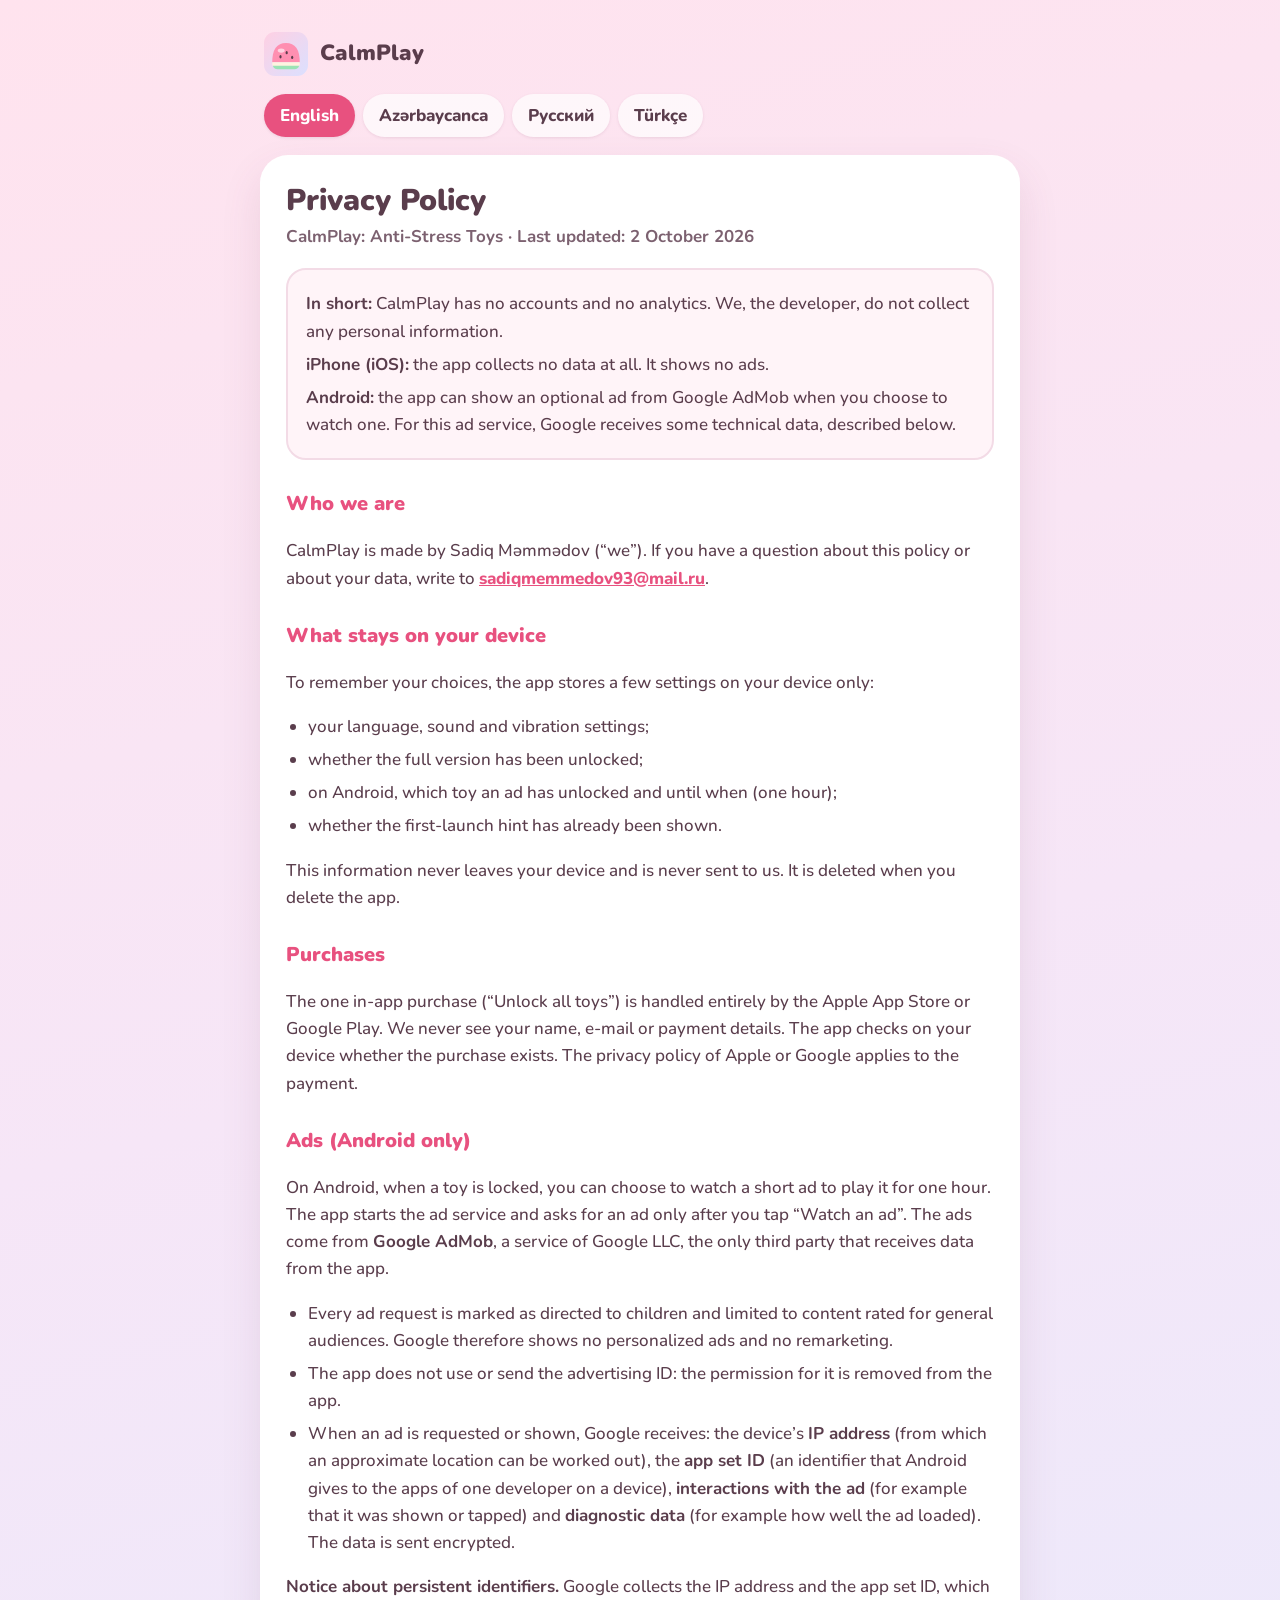
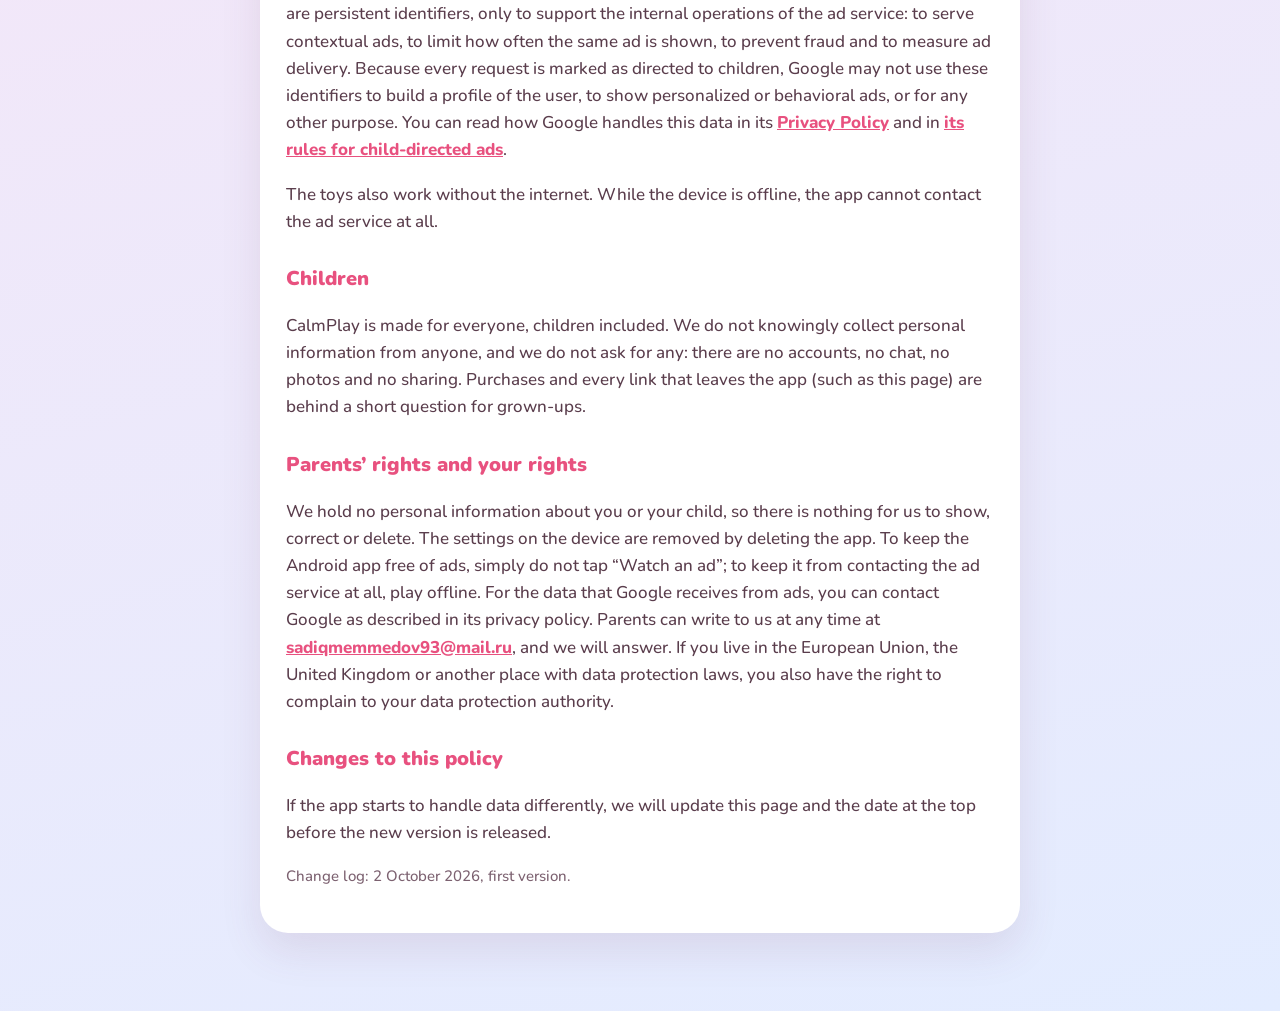
==== privacy.html @ b99e8669 "Publish the CalmPlay privacy policy and support pages" ====
<!doctype html>
<!--
  CalmPlay: privacy policy (roadmap P5-5), in English, Azerbaijani, Russian and Turkish. Static page: upload site/ as it
  is (see site/README.md). Developer name and contact e-mail are filled in (2026-10-01). Keep
  the date and the change log at the end up to date. The page shows the visitor's language (or ?lang=az / #az);
  without JavaScript all four languages are shown one after another.
-->
<html lang="en">
<head>
<meta charset="utf-8">
<meta name="viewport" content="width=device-width, initial-scale=1">
<meta name="color-scheme" content="light">
<title>CalmPlay: Privacy Policy</title>
<link rel="stylesheet" href="site.css">
</head>
<body>
<main>
<div class="brand">
  <svg viewBox="0 0 64 64" aria-hidden="true"><defs><linearGradient id="g" x1="0" y1="0" x2="1" y2="1"><stop offset="0" stop-color="#ffd0e3"/><stop offset="1" stop-color="#dbe0ff"/></linearGradient></defs><rect width="64" height="64" rx="16" fill="url(#g)"/><path d="M12 44 Q12 16 32 16 Q52 16 52 44 Z" fill="#ff8fb1"/><path d="M12 44 h40 v4 Q52 50 48 50 H16 Q12 50 12 48 Z" fill="#fff3e0"/><path d="M13 49 h38 Q50 54 44 54 H20 Q14 54 13 49 Z" fill="#9be3b5"/><ellipse cx="25" cy="27" rx="5" ry="3" fill="#fff" opacity=".6"/><g fill="#5a3d4c"><ellipse cx="24" cy="36" rx="1.6" ry="2.4"/><ellipse cx="33" cy="30" rx="1.6" ry="2.4"/><ellipse cx="41" cy="37" rx="1.6" ry="2.4"/></g></svg>
  <span>CalmPlay</span>
</div>
<nav class="langs" aria-label="Language">
  <a href="#en" hreflang="en" lang="en">English</a>
  <a href="#az" hreflang="az" lang="az">Azərbaycanca</a>
  <a href="#ru" hreflang="ru" lang="ru">Русский</a>
  <a href="#tr" hreflang="tr" lang="tr">Türkçe</a>
</nav>

<!-- ======================================== English ======================================== -->
<section class="doc" id="en" lang="en">
<h1>Privacy Policy</h1>
<p class="updated">CalmPlay: Anti-Stress Toys · Last updated: 2 October 2026</p>

<div class="summary">
<p><strong>In short:</strong> CalmPlay has no accounts and no analytics. We, the developer, do not collect any personal information.</p>
<p><strong>iPhone (iOS):</strong> the app collects no data at all. It shows no ads.</p>
<p><strong>Android:</strong> the app can show an optional ad from Google AdMob when you choose to watch one. For this ad service, Google receives some technical data, described below.</p>
</div>

<h2>Who we are</h2>
<p>CalmPlay is made by Sadiq Məmmədov (“we”). If you have a question about this policy or about your data, write to <a href="mailto:sadiqmemmedov93@mail.ru">sadiqmemmedov93@mail.ru</a>.</p>

<h2>What stays on your device</h2>
<p>To remember your choices, the app stores a few settings on your device only:</p>
<ul>
<li>your language, sound and vibration settings;</li>
<li>whether the full version has been unlocked;</li>
<li>on Android, which toy an ad has unlocked and until when (one hour);</li>
<li>whether the first-launch hint has already been shown.</li>
</ul>
<p>This information never leaves your device and is never sent to us. It is deleted when you delete the app.</p>

<h2>Purchases</h2>
<p>The one in-app purchase (“Unlock all toys”) is handled entirely by the Apple App Store or Google Play. We never see your name, e-mail or payment details. The app checks on your device whether the purchase exists. The privacy policy of Apple or Google applies to the payment.</p>

<h2>Ads (Android only)</h2>
<p>On Android, when a toy is locked, you can choose to watch a short ad to play it for one hour. The app starts the ad service and asks for an ad only after you tap “Watch an ad”. The ads come from <strong>Google AdMob</strong>, a service of Google LLC, the only third party that receives data from the app.</p>
<ul>
<li>Every ad request is marked as directed to children and limited to content rated for general audiences. Google therefore shows no personalized ads and no remarketing.</li>
<li>The app does not use or send the advertising ID: the permission for it is removed from the app.</li>
<li>When an ad is requested or shown, Google receives: the device’s <strong>IP address</strong> (from which an approximate location can be worked out), the <strong>app set ID</strong> (an identifier that Android gives to the apps of one developer on a device), <strong>interactions with the ad</strong> (for example that it was shown or tapped) and <strong>diagnostic data</strong> (for example how well the ad loaded). The data is sent encrypted.</li>
</ul>
<p><strong>Notice about persistent identifiers.</strong> Google collects the IP address and the app set ID, which are persistent identifiers, only to support the internal operations of the ad service: to serve contextual ads, to limit how often the same ad is shown, to prevent fraud and to measure ad delivery. Because every request is marked as directed to children, Google may not use these identifiers to build a profile of the user, to show personalized or behavioral ads, or for any other purpose. You can read how Google handles this data in its <a href="https://policies.google.com/privacy" rel="noopener">Privacy Policy</a> and in <a href="https://support.google.com/admob/answer/6223431" rel="noopener">its rules for child-directed ads</a>.</p>
<p>The toys also work without the internet. While the device is offline, the app cannot contact the ad service at all.</p>

<h2>Children</h2>
<p>CalmPlay is made for everyone, children included. We do not knowingly collect personal information from anyone, and we do not ask for any: there are no accounts, no chat, no photos and no sharing. Purchases and every link that leaves the app (such as this page) are behind a short question for grown-ups.</p>

<h2>Parents’ rights and your rights</h2>
<p>We hold no personal information about you or your child, so there is nothing for us to show, correct or delete. The settings on the device are removed by deleting the app. To keep the Android app free of ads, simply do not tap “Watch an ad”; to keep it from contacting the ad service at all, play offline. For the data that Google receives from ads, you can contact Google as described in its privacy policy. Parents can write to us at any time at <a href="mailto:sadiqmemmedov93@mail.ru">sadiqmemmedov93@mail.ru</a>, and we will answer. If you live in the European Union, the United Kingdom or another place with data protection laws, you also have the right to complain to your data protection authority.</p>

<h2>Changes to this policy</h2>
<p>If the app starts to handle data differently, we will update this page and the date at the top before the new version is released.</p>
<p class="log">Change log: 2 October 2026, first version.</p>
</section>

<!-- ======================================== Azərbaycanca ======================================== -->
<section class="doc" id="az" lang="az">
<h1>Məxfilik siyasəti</h1>
<p class="updated">CalmPlay: Antistres oyuncaqlar · Son yenilənmə: 2 oktyabr 2026</p>

<div class="summary">
<p><strong>Qısaca:</strong> CalmPlay-də hesab və analitika yoxdur. Biz, tərtibatçı, heç bir şəxsi məlumat toplamırıq.</p>
<p><strong>iPhone (iOS):</strong> tətbiq ümumiyyətlə heç bir məlumat toplamır. Reklam göstərmir.</p>
<p><strong>Android:</strong> sən izləməyi seçəndə tətbiq Google AdMob-dan istəyə bağlı reklam göstərə bilər. Bu reklam xidməti üçün Google aşağıda yazılan bəzi texniki məlumatları alır.</p>
</div>

<h2>Biz kimik</h2>
<p>CalmPlay-i Sadiq Məmmədov (“biz”) hazırlayıb. Bu siyasət və ya məlumatların barədə sualın varsa, <a href="mailto:sadiqmemmedov93@mail.ru">sadiqmemmedov93@mail.ru</a> ünvanına yaz.</p>

<h2>Cihazında nə qalır</h2>
<p>Seçimlərini yadda saxlamaq üçün tətbiq bir neçə ayarı yalnız cihazında saxlayır:</p>
<ul>
<li>dil, səs və vibrasiya ayarların;</li>
<li>tam versiyanın açılıb-açılmadığı;</li>
<li>Android-də reklamın hansı oyuncağı və nə vaxta qədər (bir saat) açdığı;</li>
<li>ilk açılış ipucunun artıq göstərilib-göstərilmədiyi.</li>
</ul>
<p>Bu məlumat heç vaxt cihazından çıxmır və bizə göndərilmir. Tətbiqi silən kimi o da silinir.</p>

<h2>Alışlar</h2>
<p>Tətbiqdaxili yeganə alışı (“Bütün oyuncaqları aç”) tamamilə Apple App Store və ya Google Play idarə edir. Biz sənin adını, e-poçtunu və ödəniş məlumatlarını heç vaxt görmürük. Alışın olub-olmadığını tətbiq cihazında yoxlayır. Ödənişə Apple və ya Google-un məxfilik siyasəti tətbiq olunur.</p>

<h2>Reklam (yalnız Android)</h2>
<p>Android-də oyuncaq bağlı olanda, onunla bir saat oynamaq üçün qısa reklam izləməyi seçə bilərsən. Tətbiq reklam xidmətini yalnız “Reklam izlə” düyməsinə toxunandan sonra işə salır və reklam istəyir. Reklamlar Google LLC-nin xidməti olan <strong>Google AdMob</strong>-dan gəlir; tətbiqdən məlumat alan yeganə üçüncü tərəf odur.</p>
<ul>
<li>Hər reklam sorğusu uşaqlara yönəlik kimi işarələnir və yalnız bütün yaşlar üçün uyğun məzmunla məhdudlaşır. Buna görə Google fərdiləşdirilmiş reklam və remarketinq göstərmir.</li>
<li>Tətbiq reklam identifikatorunu (advertising ID) istifadə etmir və göndərmir: ona icazə tətbiqdən çıxarılıb.</li>
<li>Reklam istəniləndə və ya göstəriləndə Google bunları alır: cihazın <strong>IP ünvanı</strong> (ondan təxmini yer müəyyən etmək olar), <strong>app set ID</strong> (Android-in cihazda bir tərtibatçının tətbiqlərinə verdiyi identifikator), <strong>reklamla qarşılıqlı əlaqə</strong> (məsələn, reklamın göstərilməsi və ya ona toxunulması) və <strong>diaqnostika məlumatı</strong> (məsələn, reklamın necə yükləndiyi). Məlumat şifrələnmiş şəkildə göndərilir.</li>
</ul>
<p><strong>Davamlı identifikatorlar haqqında bildiriş.</strong> Google davamlı identifikator olan IP ünvanını və app set ID-ni yalnız reklam xidmətinin daxili işini təmin etmək üçün toplayır: kontekstual reklam göstərmək, eyni reklamın neçə dəfə göstərildiyini məhdudlaşdırmaq, fırıldaqçılığın qarşısını almaq və reklamın çatdırılmasını ölçmək. Hər sorğu uşaqlara yönəlik kimi işarələndiyi üçün Google bu identifikatorlardan istifadəçi profili qurmaq, fərdiləşdirilmiş və ya davranışa əsaslanan reklam göstərmək və ya başqa məqsəd üçün istifadə edə bilməz. Google-un bu məlumatla necə davrandığını onun <a href="https://policies.google.com/privacy?hl=az" rel="noopener">Məxfilik siyasətində</a> və <a href="https://support.google.com/admob/answer/6223431" rel="noopener">uşaqlara yönəlik reklam qaydalarında</a> oxuya bilərsən.</p>
<p>Oyuncaqlar internetsiz də işləyir. Cihaz internetə qoşulmayanda tətbiq reklam xidməti ilə ümumiyyətlə əlaqə saxlaya bilmir.</p>

<h2>Uşaqlar</h2>
<p>CalmPlay hamı, o cümlədən uşaqlar üçün hazırlanıb. Biz bilərəkdən heç kimdən şəxsi məlumat toplamırıq və istəmirik: hesab, çat, şəkil və paylaşma yoxdur. Alışlar və tətbiqdən kənara aparan hər link (məsələn, bu səhifə) böyüklər üçün qısa bir sualdan sonra açılır.</p>

<h2>Valideynlərin və sənin hüquqların</h2>
<p>Bizdə sən və ya uşağın haqqında heç bir şəxsi məlumat yoxdur, ona görə göstərməli, düzəltməli və ya silməli bir şey də yoxdur. Cihazdakı ayarlar tətbiq silinəndə silinir. Android tətbiqini reklamsız saxlamaq üçün sadəcə “Reklam izlə” düyməsinə toxunma; tətbiqin reklam xidməti ilə heç əlaqə saxlamaması üçün internetsiz oyna. Google-un reklamdan aldığı məlumatlar üçün onun məxfilik siyasətində yazıldığı kimi Google ilə əlaqə saxlaya bilərsən. Valideynlər istənilən vaxt <a href="mailto:sadiqmemmedov93@mail.ru">sadiqmemmedov93@mail.ru</a> ünvanına yaza bilər, cavab verəcəyik. Avropa İttifaqında, Böyük Britaniyada və ya məlumatların qorunması qanunu olan başqa yerdə yaşayırsansa, məlumatların qorunması orqanına şikayət etmək hüququn da var.</p>

<h2>Bu siyasətdə dəyişikliklər</h2>
<p>Tətbiq məlumatlarla başqa cür işləməyə başlasa, yeni versiya çıxmazdan əvvəl bu səhifəni və yuxarıdakı tarixi yeniləyəcəyik.</p>
<p class="log">Dəyişikliklər: 2 oktyabr 2026, ilk versiya.</p>
</section>

<!-- ======================================== Русский ======================================== -->
<section class="doc" id="ru" lang="ru">
<h1>Политика конфиденциальности</h1>
<p class="updated">CalmPlay: игрушки-антистресс · Последнее обновление: 2 октября 2026 г.</p>

<div class="summary">
<p><strong>Коротко:</strong> в CalmPlay нет аккаунтов и аналитики. Мы, разработчик, не собираем никаких личных данных.</p>
<p><strong>iPhone (iOS):</strong> приложение вообще не собирает данные. Рекламы в нём нет.</p>
<p><strong>Android:</strong> приложение может показать необязательную рекламу Google AdMob, когда ты сам решишь её посмотреть. Для работы этого рекламного сервиса Google получает некоторые технические данные, описанные ниже.</p>
</div>

<h2>Кто мы</h2>
<p>CalmPlay создаёт Sadiq Məmmədov («мы»). Если у тебя есть вопрос об этой политике или о твоих данных, напиши на <a href="mailto:sadiqmemmedov93@mail.ru">sadiqmemmedov93@mail.ru</a>.</p>

<h2>Что остаётся на устройстве</h2>
<p>Чтобы помнить твой выбор, приложение хранит несколько настроек только на устройстве:</p>
<ul>
<li>язык, настройки звука и вибрации;</li>
<li>открыта ли полная версия;</li>
<li>на Android — какую игрушку открыла реклама и до какого времени (на один час);</li>
<li>показана ли уже подсказка при первом запуске.</li>
</ul>
<p>Эти данные никогда не покидают устройство и не отправляются нам. Они удаляются вместе с приложением.</p>

<h2>Покупки</h2>
<p>Единственную встроенную покупку («Открыть все игрушки») полностью обрабатывает Apple App Store или Google Play. Мы никогда не видим твоё имя, почту или платёжные данные. Приложение проверяет покупку на устройстве. К оплате применяется политика конфиденциальности Apple или Google.</p>

<h2>Реклама (только Android)</h2>
<p>На Android, если игрушка закрыта, можно посмотреть короткую рекламу и играть с ней один час. Приложение запускает рекламный сервис и запрашивает рекламу только после нажатия «Посмотри рекламу». Её показывает <strong>Google AdMob</strong> — сервис Google LLC, единственная третья сторона, которая получает данные из приложения.</p>
<ul>
<li>Каждый запрос рекламы помечен как предназначенный для детей и ограничен контентом для всех возрастов. Поэтому Google не показывает персонализированную рекламу и не использует ремаркетинг.</li>
<li>Приложение не использует и не передаёт рекламный идентификатор (advertising ID): разрешение на него удалено из приложения.</li>
<li>Когда реклама запрашивается или показывается, Google получает: <strong>IP-адрес</strong> устройства (по нему можно определить примерное местоположение), <strong>app set ID</strong> (идентификатор, который Android присваивает приложениям одного разработчика на устройстве), <strong>действия с рекламой</strong> (например, что она была показана или нажата) и <strong>диагностические данные</strong> (например, как загрузилась реклама). Данные передаются в зашифрованном виде.</li>
</ul>
<p><strong>Уведомление о постоянных идентификаторах.</strong> Google собирает IP-адрес и app set ID, которые являются постоянными идентификаторами, только для внутренней работы рекламного сервиса: чтобы показывать контекстную рекламу, ограничивать частоту показа одной и той же рекламы, предотвращать мошенничество и измерять показы. Поскольку каждый запрос помечен как предназначенный для детей, Google не может использовать эти идентификаторы для создания профиля пользователя, показа персонализированной или поведенческой рекламы или для других целей. О том, как Google обращается с этими данными, можно прочитать в его <a href="https://policies.google.com/privacy?hl=ru" rel="noopener">Политике конфиденциальности</a> и в <a href="https://support.google.com/admob/answer/6223431?hl=ru" rel="noopener">правилах для рекламы, предназначенной для детей</a>.</p>
<p>Игрушки работают и без интернета. Пока устройство офлайн, приложение вообще не может связаться с рекламным сервисом.</p>

<h2>Дети</h2>
<p>CalmPlay сделан для всех, в том числе для детей. Мы сознательно не собираем личные данные ни у кого и не запрашиваем их: нет аккаунтов, чата, фотографий и обмена. Покупки и каждая ссылка, ведущая из приложения (например, на эту страницу), открываются только после короткого вопроса для взрослых.</p>

<h2>Права родителей и твои права</h2>
<p>У нас нет личных данных о тебе или твоём ребёнке, поэтому нам нечего показать, исправить или удалить. Настройки на устройстве удаляются вместе с приложением. Чтобы в Android-приложении не было рекламы, просто не нажимай «Посмотри рекламу»; чтобы приложение совсем не связывалось с рекламным сервисом, играй без интернета. По поводу данных, которые Google получает от рекламы, можно обратиться в Google, как описано в его политике конфиденциальности. Родители могут в любое время написать нам на <a href="mailto:sadiqmemmedov93@mail.ru">sadiqmemmedov93@mail.ru</a>, и мы ответим. Если ты живёшь в Европейском союзе, Великобритании или другой стране с законом о защите данных, у тебя также есть право подать жалобу в орган по защите данных.</p>

<h2>Изменения этой политики</h2>
<p>Если приложение начнёт обращаться с данными иначе, мы обновим эту страницу и дату вверху до выхода новой версии.</p>
<p class="log">История изменений: 2 октября 2026 г., первая версия.</p>
</section>

<!-- ======================================== Türkçe ======================================== -->
<section class="doc" id="tr" lang="tr">
<h1>Gizlilik Politikası</h1>
<p class="updated">CalmPlay: Stres Oyuncakları · Son güncelleme: 2 Ekim 2026</p>

<div class="summary">
<p><strong>Kısaca:</strong> CalmPlay'de hesap ve analiz yoktur. Geliştirici olarak biz hiçbir kişisel bilgi toplamıyoruz.</p>
<p><strong>iPhone (iOS):</strong> uygulama hiçbir veri toplamaz. Reklam göstermez.</p>
<p><strong>Android:</strong> sen izlemeyi seçtiğinde uygulama Google AdMob'dan isteğe bağlı bir reklam gösterebilir. Bu reklam hizmeti için Google, aşağıda açıklanan bazı teknik verileri alır.</p>
</div>

<h2>Biz kimiz</h2>
<p>CalmPlay'i Sadiq Məmmədov (“biz”) geliştiriyor. Bu politika ya da verilerin hakkında bir sorun varsa <a href="mailto:sadiqmemmedov93@mail.ru">sadiqmemmedov93@mail.ru</a> adresine yaz.</p>

<h2>Cihazında kalanlar</h2>
<p>Seçimlerini hatırlamak için uygulama birkaç ayarı yalnızca cihazında saklar:</p>
<ul>
<li>dil, ses ve titreşim ayarların;</li>
<li>tam sürümün açılıp açılmadığı;</li>
<li>Android'de bir reklamın hangi oyuncağı ne zamana kadar (bir saat) açtığı;</li>
<li>ilk açılış ipucunun gösterilip gösterilmediği.</li>
</ul>
<p>Bu bilgiler cihazından hiç çıkmaz ve bize gönderilmez. Uygulamayı sildiğinde silinir.</p>

<h2>Satın almalar</h2>
<p>Tek uygulama içi satın alma (“Tüm oyuncakları aç”) tamamen Apple App Store ya da Google Play tarafından yürütülür. Adını, e-postanı ya da ödeme bilgilerini asla görmeyiz. Uygulama, satın almayı cihazında kontrol eder. Ödeme için Apple'ın ya da Google'ın gizlilik politikası geçerlidir.</p>

<h2>Reklamlar (yalnızca Android)</h2>
<p>Android'de bir oyuncak kilitliyse, onunla bir saat oynamak için kısa bir reklam izlemeyi seçebilirsin. Uygulama, reklam hizmetini ancak “Reklam izle” düğmesine dokunduktan sonra başlatır ve reklam ister. Reklamlar, Google LLC'nin bir hizmeti olan <strong>Google AdMob</strong>'dan gelir; uygulamadan veri alan tek üçüncü taraf odur.</p>
<ul>
<li>Her reklam isteği çocuklara yönelik olarak işaretlenir ve her yaşa uygun içerikle sınırlandırılır. Bu nedenle Google kişiselleştirilmiş reklam ve yeniden pazarlama göstermez.</li>
<li>Uygulama reklam kimliğini (advertising ID) kullanmaz ve göndermez: buna ait izin uygulamadan kaldırılmıştır.</li>
<li>Bir reklam istendiğinde ya da gösterildiğinde Google şunları alır: cihazın <strong>IP adresi</strong> (buradan yaklaşık konum çıkarılabilir), <strong>app set ID</strong> (Android'in bir cihazda aynı geliştiricinin uygulamalarına verdiği kimlik), <strong>reklamla etkileşimler</strong> (örneğin reklamın gösterildiği ya da ona dokunulduğu) ve <strong>tanılama verileri</strong> (örneğin reklamın nasıl yüklendiği). Veriler şifrelenerek gönderilir.</li>
</ul>
<p><strong>Kalıcı tanımlayıcılar hakkında bildirim.</strong> Google, kalıcı tanımlayıcı olan IP adresini ve app set ID'yi yalnızca reklam hizmetinin iç işleyişini desteklemek için toplar: bağlamsal reklam göstermek, aynı reklamın kaç kez gösterildiğini sınırlamak, dolandırıcılığı önlemek ve reklam gösterimini ölçmek. Her istek çocuklara yönelik olarak işaretlendiği için Google bu tanımlayıcıları kullanıcı profili oluşturmak, kişiselleştirilmiş ya da davranışsal reklam göstermek veya başka bir amaçla kullanamaz. Google'ın bu verileri nasıl işlediğini <a href="https://policies.google.com/privacy?hl=tr" rel="noopener">Gizlilik Politikası</a>'nda ve <a href="https://support.google.com/admob/answer/6223431?hl=tr" rel="noopener">çocuklara yönelik reklam kurallarında</a> okuyabilirsin.</p>
<p>Oyuncaklar internetsiz de çalışır. Cihaz çevrimdışıyken uygulama reklam hizmetiyle hiç bağlantı kuramaz.</p>

<h2>Çocuklar</h2>
<p>CalmPlay, çocuklar dahil herkes için yapıldı. Kimseden bilerek kişisel bilgi toplamıyor ve istemiyoruz: hesap, sohbet, fotoğraf ve paylaşım yok. Satın almalar ve uygulamanın dışına çıkan her bağlantı (bu sayfa gibi), büyükler için kısa bir sorudan sonra açılır.</p>

<h2>Ebeveynlerin ve senin hakların</h2>
<p>Senin ya da çocuğun hakkında hiçbir kişisel bilgimiz yok; bu yüzden gösterecek, düzeltecek ya da silecek bir şey de yok. Cihazdaki ayarlar uygulama silindiğinde silinir. Android uygulamasını reklamsız tutmak için “Reklam izle” düğmesine dokunmaman yeterli; uygulamanın reklam hizmetiyle hiç bağlantı kurmaması için internetsiz oyna. Google'ın reklamlardan aldığı veriler için, gizlilik politikasında anlatıldığı gibi Google ile iletişime geçebilirsin. Ebeveynler bize istedikleri zaman <a href="mailto:sadiqmemmedov93@mail.ru">sadiqmemmedov93@mail.ru</a> adresinden yazabilir; yanıt vereceğiz. Avrupa Birliği'nde, Birleşik Krallık'ta ya da veri koruma yasası olan başka bir yerde yaşıyorsan, veri koruma kurumuna şikâyette bulunma hakkın da vardır.</p>

<h2>Bu politikadaki değişiklikler</h2>
<p>Uygulama verileri farklı biçimde işlemeye başlarsa, yeni sürüm yayımlanmadan önce bu sayfayı ve üstteki tarihi güncelleyeceğiz.</p>
<p class="log">Değişiklik geçmişi: 2 Ekim 2026, ilk sürüm.</p>
</section>
</main>
<script src="site.js"></script>
</body>
</html>
---- site.css ----
/* Shared style of the CalmPlay pages (privacy.html, support.html): pastel candy, Nunito from fonts/ (SIL OFL 1.1). */
@font-face { font-family: 'Nunito'; font-weight: 200 1000; font-display: swap; src: url('fonts/nunito-cyrillic-wght-normal.woff2') format('woff2'); unicode-range: U+0301, U+0400-045F, U+0490-0491, U+04B0-04B1, U+2116; }
@font-face { font-family: 'Nunito'; font-weight: 200 1000; font-display: swap; src: url('fonts/nunito-latin-ext-wght-normal.woff2') format('woff2'); unicode-range: U+0100-02BA, U+02BD-02C5, U+02C7-02CC, U+02CE-02D7, U+02DD-02FF, U+0304, U+0308, U+0329, U+1D00-1DBF, U+1E00-1E9F, U+1EF2-1EFF, U+2020, U+20A0-20AB, U+20AD-20C0, U+2113, U+2C60-2C7F, U+A720-A7FF; }
@font-face { font-family: 'Nunito'; font-weight: 200 1000; font-display: swap; src: url('fonts/nunito-latin-wght-normal.woff2') format('woff2'); unicode-range: U+0000-00FF, U+0131, U+0152-0153, U+02BB-02BC, U+02C6, U+02DA, U+02DC, U+0304, U+0308, U+0329, U+2000-206F, U+20AC, U+2122, U+2191, U+2193, U+2212, U+2215, U+FEFF, U+FFFD; }
:root { --ink: #5a3d4c; --soft: #7c6170; --accent: #e8517f; --card: #ffffff; --line: #f3dbe6; }
* { box-sizing: border-box; }
html { background: #e3ecff; }
/* The gradient spans the whole page (a fixed background is ignored on iOS and ends after one screen elsewhere). */
body { margin: 0; min-height: 100vh; background: linear-gradient(165deg, #ffe3ee 0%, #f6e6f7 40%, #e3ecff 100%); padding: 24px 16px 56px; color: var(--ink); font: 500 17px/1.6 'Nunito', ui-rounded, 'SF Pro Rounded', 'Segoe UI', system-ui, sans-serif; }
main { max-width: 760px; margin: 0 auto; }
.brand { display: flex; align-items: center; gap: 12px; margin: 8px 4px 18px; font-weight: 900; font-size: 22px; }
.brand svg { width: 44px; height: 44px; flex: none; }
nav.langs { display: flex; flex-wrap: wrap; gap: 8px; margin: 0 4px 18px; }
nav.langs a { padding: 8px 16px; border-radius: 999px; background: rgba(255, 255, 255, 0.7); color: var(--ink); font-weight: 800; text-decoration: none; box-shadow: 0 1px 3px rgba(122, 68, 99, 0.12); }
nav.langs a[aria-current="true"] { background: var(--accent); color: #fff; }
section.doc { background: var(--card); border-radius: 28px; padding: 28px 26px 30px; margin-bottom: 22px; box-shadow: 0 18px 40px rgba(122, 68, 99, 0.12); }
h1 { margin: 0 0 4px; font-size: 30px; line-height: 1.2; font-weight: 900; }
h2 { margin: 28px 0 8px; font-size: 20px; font-weight: 900; color: var(--accent); }
.updated { margin: 0 0 18px; color: var(--soft); font-weight: 700; }
.summary { background: #fff4f8; border: 2px solid var(--line); border-radius: 20px; padding: 14px 18px; }
.summary p { margin: 6px 0; }
ul { padding-left: 22px; }
li { margin: 6px 0; }
a { color: var(--accent); font-weight: 800; }
.fill { background: #fff3a8; border-radius: 6px; padding: 0 4px; font-weight: 800; }
.log { color: var(--soft); font-size: 15px; }
.js section.doc { display: none; }
.js section.doc.shown { display: block; }
@media (max-width: 480px) { body { font-size: 16px; } section.doc { padding: 22px 18px 24px; border-radius: 22px; } h1 { font-size: 26px; } }
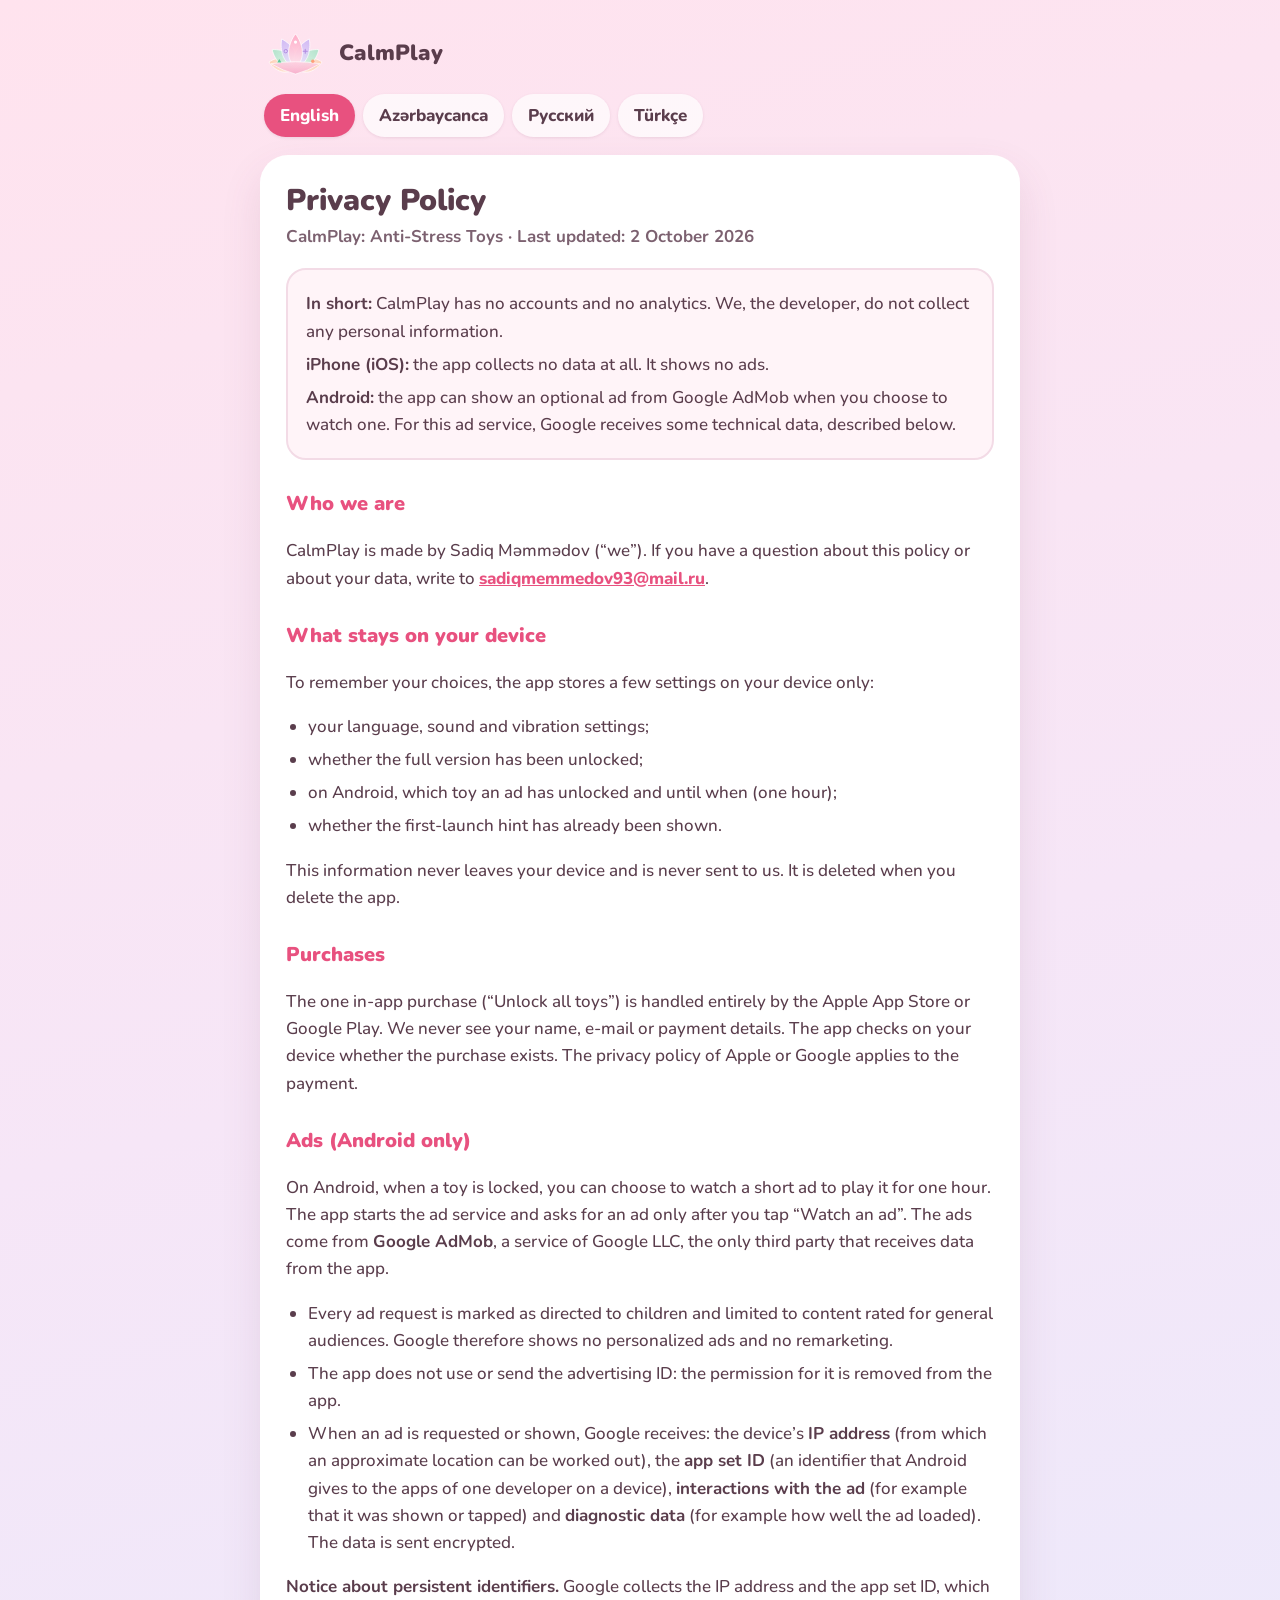
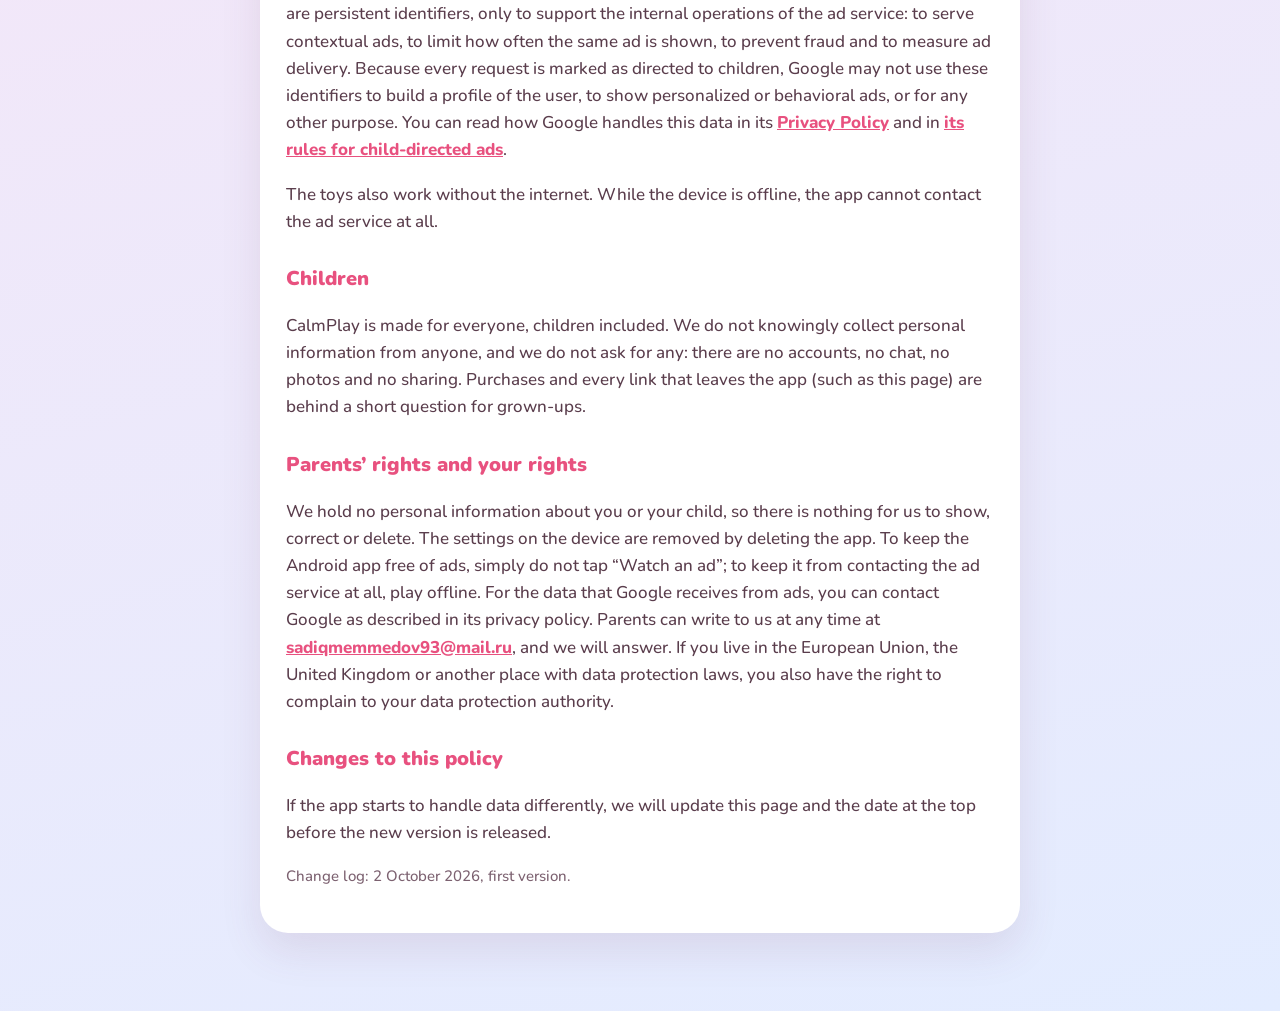
==== commit 4db0f600: "Update the CalmPlay privacy policy and support pages" ====
--- a/privacy.html
+++ b/privacy.html
@@ -11,12 +11,13 @@
 <meta name="viewport" content="width=device-width, initial-scale=1">
 <meta name="color-scheme" content="light">
 <title>CalmPlay: Privacy Policy</title>
+<link rel="icon" type="image/svg+xml" href="lotus.svg">
 <link rel="stylesheet" href="site.css">
 </head>
 <body>
 <main>
 <div class="brand">
-  <svg viewBox="0 0 64 64" aria-hidden="true"><defs><linearGradient id="g" x1="0" y1="0" x2="1" y2="1"><stop offset="0" stop-color="#ffd0e3"/><stop offset="1" stop-color="#dbe0ff"/></linearGradient></defs><rect width="64" height="64" rx="16" fill="url(#g)"/><path d="M12 44 Q12 16 32 16 Q52 16 52 44 Z" fill="#ff8fb1"/><path d="M12 44 h40 v4 Q52 50 48 50 H16 Q12 50 12 48 Z" fill="#fff3e0"/><path d="M13 49 h38 Q50 54 44 54 H20 Q14 54 13 49 Z" fill="#9be3b5"/><ellipse cx="25" cy="27" rx="5" ry="3" fill="#fff" opacity=".6"/><g fill="#5a3d4c"><ellipse cx="24" cy="36" rx="1.6" ry="2.4"/><ellipse cx="33" cy="30" rx="1.6" ry="2.4"/><ellipse cx="41" cy="37" rx="1.6" ry="2.4"/></g></svg>
+  <img src="lotus.svg" alt="" width="63" height="44">
   <span>CalmPlay</span>
 </div>
 <nav class="langs" aria-label="Language">
--- a/site.css
+++ b/site.css
@@ -9,7 +9,7 @@
 body { margin: 0; min-height: 100vh; background: linear-gradient(165deg, #ffe3ee 0%, #f6e6f7 40%, #e3ecff 100%); padding: 24px 16px 56px; color: var(--ink); font: 500 17px/1.6 'Nunito', ui-rounded, 'SF Pro Rounded', 'Segoe UI', system-ui, sans-serif; }
 main { max-width: 760px; margin: 0 auto; }
 .brand { display: flex; align-items: center; gap: 12px; margin: 8px 4px 18px; font-weight: 900; font-size: 22px; }
-.brand svg { width: 44px; height: 44px; flex: none; }
+.brand img, .brand svg { width: 63px; height: 44px; flex: none; }
 nav.langs { display: flex; flex-wrap: wrap; gap: 8px; margin: 0 4px 18px; }
 nav.langs a { padding: 8px 16px; border-radius: 999px; background: rgba(255, 255, 255, 0.7); color: var(--ink); font-weight: 800; text-decoration: none; box-shadow: 0 1px 3px rgba(122, 68, 99, 0.12); }
 nav.langs a[aria-current="true"] { background: var(--accent); color: #fff; }
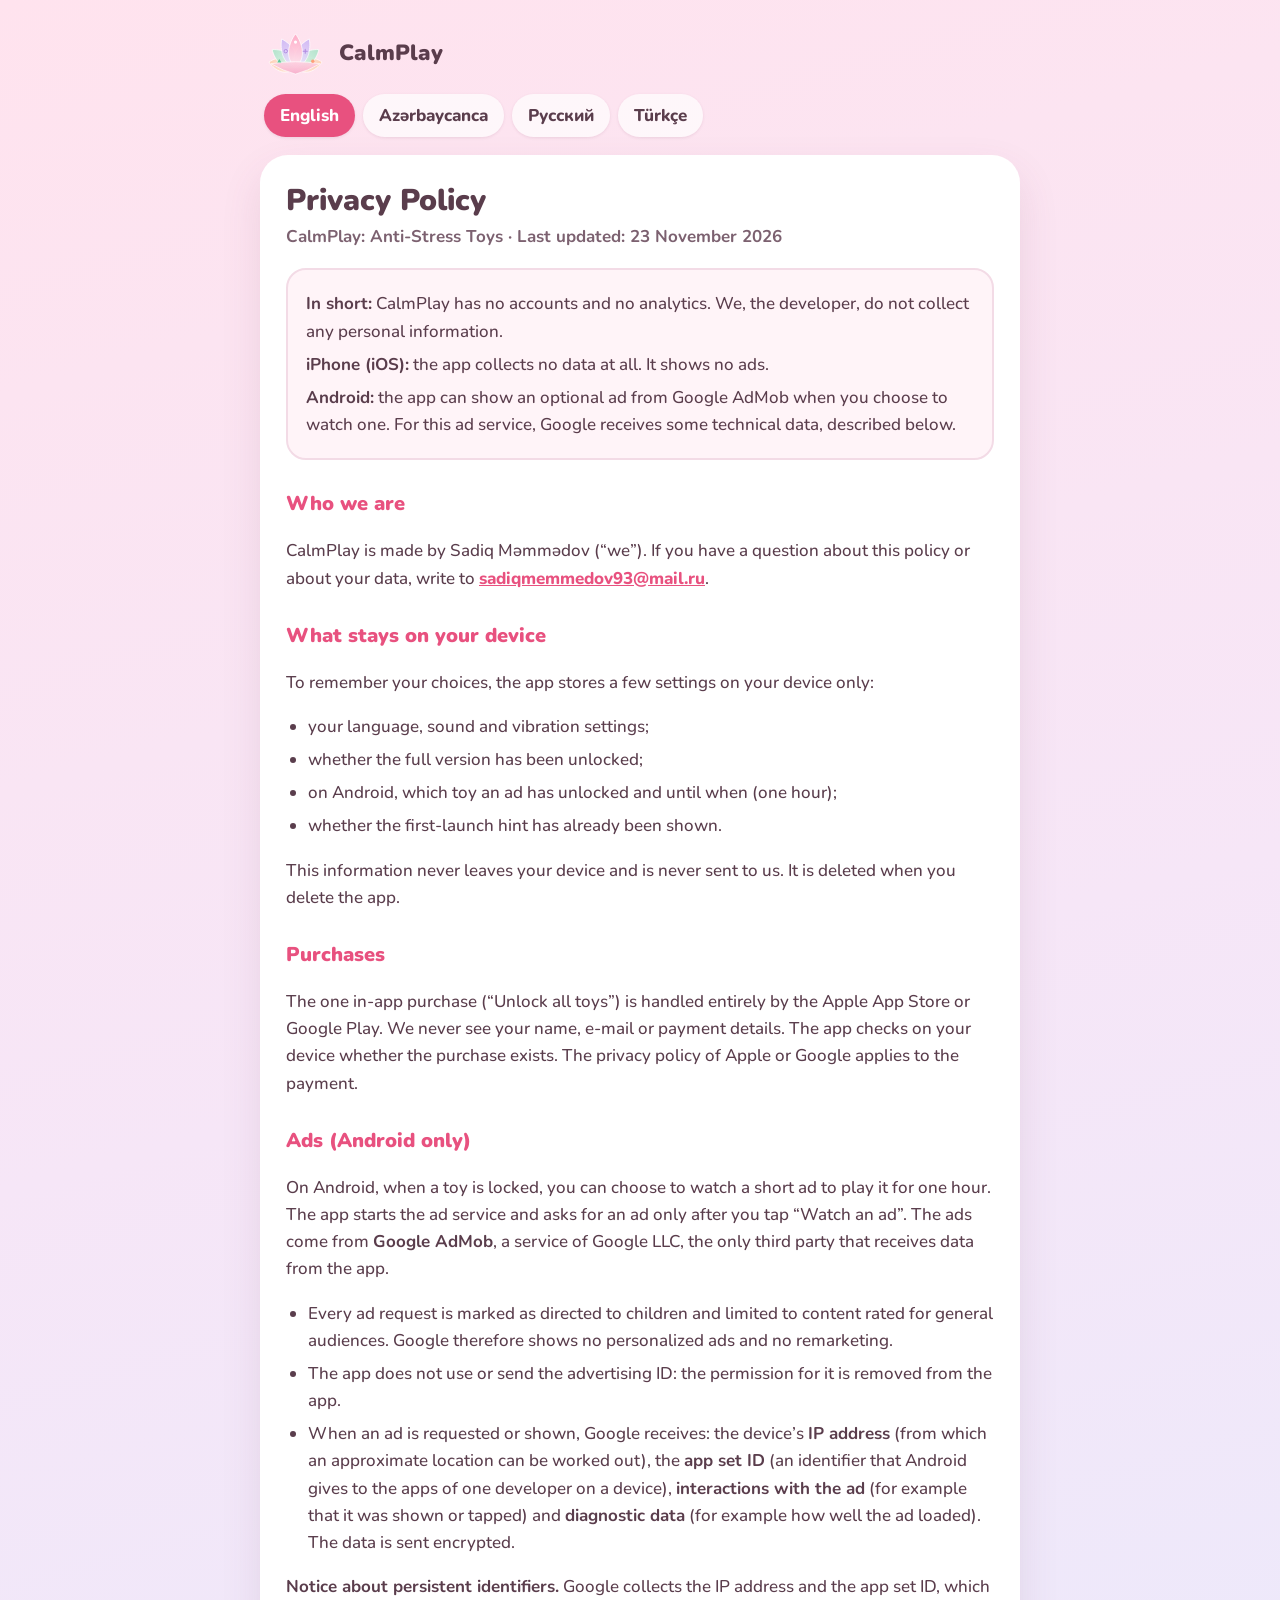
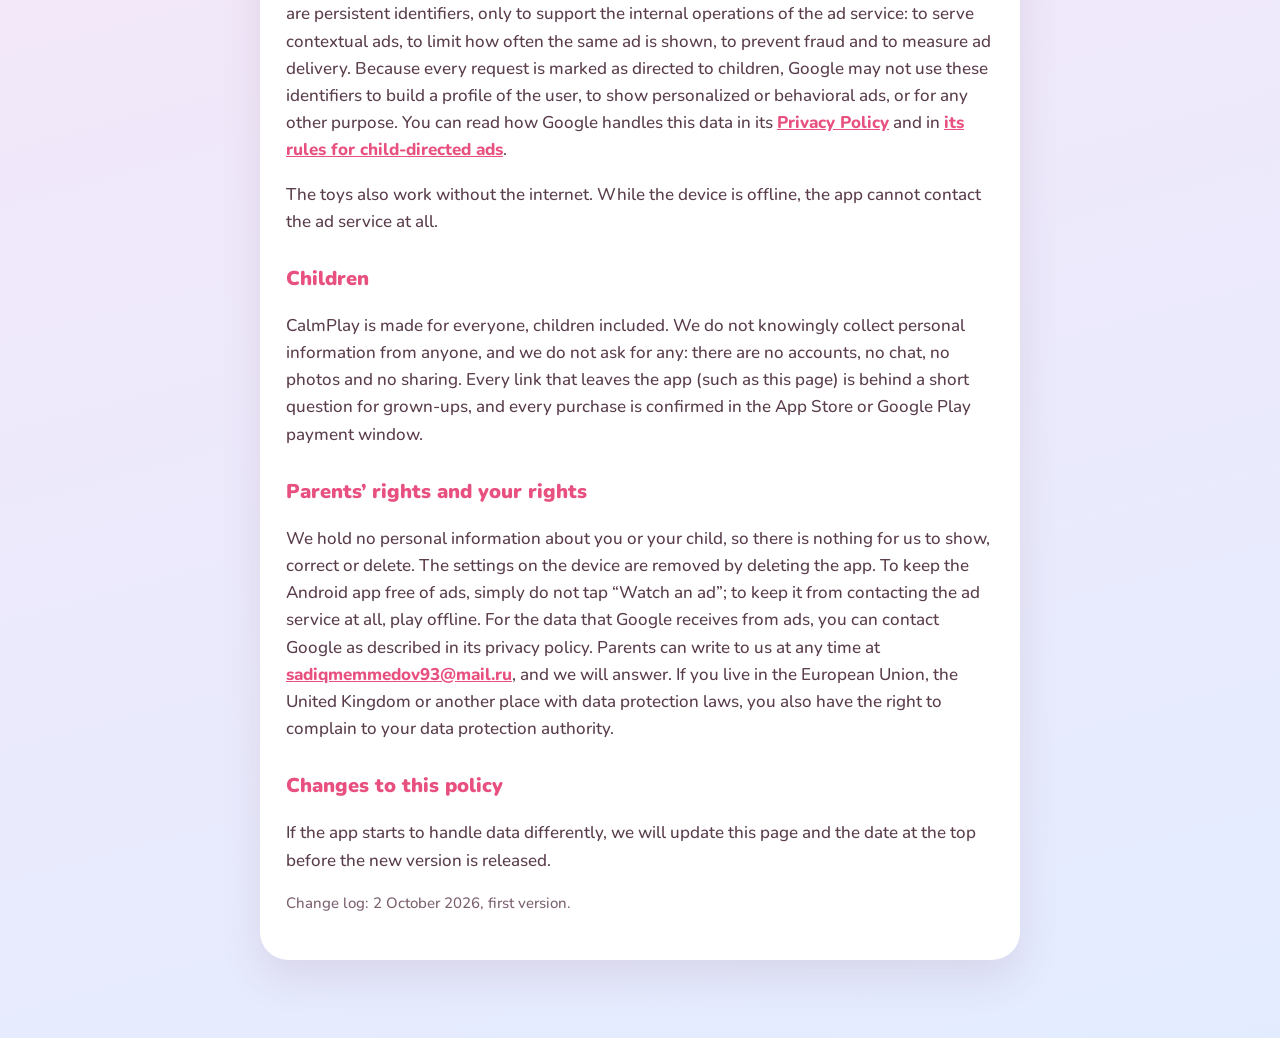
==== commit 340ceaa3: "Update the CalmPlay privacy policy and support pages" ====
--- a/privacy.html
+++ b/privacy.html
@@ -30,7 +30,7 @@
 <!-- ======================================== English ======================================== -->
 <section class="doc" id="en" lang="en">
 <h1>Privacy Policy</h1>
-<p class="updated">CalmPlay: Anti-Stress Toys · Last updated: 2 October 2026</p>
+<p class="updated">CalmPlay: Anti-Stress Toys · Last updated: 23 November 2026</p>
 
 <div class="summary">
 <p><strong>In short:</strong> CalmPlay has no accounts and no analytics. We, the developer, do not collect any personal information.</p>
@@ -65,7 +65,7 @@
 <p>The toys also work without the internet. While the device is offline, the app cannot contact the ad service at all.</p>
 
 <h2>Children</h2>
-<p>CalmPlay is made for everyone, children included. We do not knowingly collect personal information from anyone, and we do not ask for any: there are no accounts, no chat, no photos and no sharing. Purchases and every link that leaves the app (such as this page) are behind a short question for grown-ups.</p>
+<p>CalmPlay is made for everyone, children included. We do not knowingly collect personal information from anyone, and we do not ask for any: there are no accounts, no chat, no photos and no sharing. Every link that leaves the app (such as this page) is behind a short question for grown-ups, and every purchase is confirmed in the App Store or Google Play payment window.</p>
 
 <h2>Parents’ rights and your rights</h2>
 <p>We hold no personal information about you or your child, so there is nothing for us to show, correct or delete. The settings on the device are removed by deleting the app. To keep the Android app free of ads, simply do not tap “Watch an ad”; to keep it from contacting the ad service at all, play offline. For the data that Google receives from ads, you can contact Google as described in its privacy policy. Parents can write to us at any time at <a href="mailto:sadiqmemmedov93@mail.ru">sadiqmemmedov93@mail.ru</a>, and we will answer. If you live in the European Union, the United Kingdom or another place with data protection laws, you also have the right to complain to your data protection authority.</p>
@@ -78,7 +78,7 @@
 <!-- ======================================== Azərbaycanca ======================================== -->
 <section class="doc" id="az" lang="az">
 <h1>Məxfilik siyasəti</h1>
-<p class="updated">CalmPlay: Antistres oyuncaqlar · Son yenilənmə: 2 oktyabr 2026</p>
+<p class="updated">CalmPlay: Antistres oyuncaqlar · Son yenilənmə: 23 noyabr 2026</p>
 
 <div class="summary">
 <p><strong>Qısaca:</strong> CalmPlay-də hesab və analitika yoxdur. Biz, tərtibatçı, heç bir şəxsi məlumat toplamırıq.</p>
@@ -113,7 +113,7 @@
 <p>Oyuncaqlar internetsiz də işləyir. Cihaz internetə qoşulmayanda tətbiq reklam xidməti ilə ümumiyyətlə əlaqə saxlaya bilmir.</p>
 
 <h2>Uşaqlar</h2>
-<p>CalmPlay hamı, o cümlədən uşaqlar üçün hazırlanıb. Biz bilərəkdən heç kimdən şəxsi məlumat toplamırıq və istəmirik: hesab, çat, şəkil və paylaşma yoxdur. Alışlar və tətbiqdən kənara aparan hər link (məsələn, bu səhifə) böyüklər üçün qısa bir sualdan sonra açılır.</p>
+<p>CalmPlay hamı, o cümlədən uşaqlar üçün hazırlanıb. Biz bilərəkdən heç kimdən şəxsi məlumat toplamırıq və istəmirik: hesab, çat, şəkil və paylaşma yoxdur. Tətbiqdən kənara aparan hər link (məsələn, bu səhifə) böyüklər üçün qısa bir sualdan sonra açılır, hər alış isə App Store və ya Google Play-in ödəniş pəncərəsində təsdiqlənir.</p>
 
 <h2>Valideynlərin və sənin hüquqların</h2>
 <p>Bizdə sən və ya uşağın haqqında heç bir şəxsi məlumat yoxdur, ona görə göstərməli, düzəltməli və ya silməli bir şey də yoxdur. Cihazdakı ayarlar tətbiq silinəndə silinir. Android tətbiqini reklamsız saxlamaq üçün sadəcə “Reklam izlə” düyməsinə toxunma; tətbiqin reklam xidməti ilə heç əlaqə saxlamaması üçün internetsiz oyna. Google-un reklamdan aldığı məlumatlar üçün onun məxfilik siyasətində yazıldığı kimi Google ilə əlaqə saxlaya bilərsən. Valideynlər istənilən vaxt <a href="mailto:sadiqmemmedov93@mail.ru">sadiqmemmedov93@mail.ru</a> ünvanına yaza bilər, cavab verəcəyik. Avropa İttifaqında, Böyük Britaniyada və ya məlumatların qorunması qanunu olan başqa yerdə yaşayırsansa, məlumatların qorunması orqanına şikayət etmək hüququn da var.</p>
@@ -126,7 +126,7 @@
 <!-- ======================================== Русский ======================================== -->
 <section class="doc" id="ru" lang="ru">
 <h1>Политика конфиденциальности</h1>
-<p class="updated">CalmPlay: игрушки-антистресс · Последнее обновление: 2 октября 2026 г.</p>
+<p class="updated">CalmPlay: игрушки-антистресс · Последнее обновление: 23 ноября 2026 г.</p>
 
 <div class="summary">
 <p><strong>Коротко:</strong> в CalmPlay нет аккаунтов и аналитики. Мы, разработчик, не собираем никаких личных данных.</p>
@@ -161,7 +161,7 @@
 <p>Игрушки работают и без интернета. Пока устройство офлайн, приложение вообще не может связаться с рекламным сервисом.</p>
 
 <h2>Дети</h2>
-<p>CalmPlay сделан для всех, в том числе для детей. Мы сознательно не собираем личные данные ни у кого и не запрашиваем их: нет аккаунтов, чата, фотографий и обмена. Покупки и каждая ссылка, ведущая из приложения (например, на эту страницу), открываются только после короткого вопроса для взрослых.</p>
+<p>CalmPlay сделан для всех, в том числе для детей. Мы сознательно не собираем личные данные ни у кого и не запрашиваем их: нет аккаунтов, чата, фотографий и обмена. Каждая ссылка, ведущая из приложения (например, на эту страницу), открывается только после короткого вопроса для взрослых, а каждая покупка подтверждается в окне оплаты App Store или Google Play.</p>
 
 <h2>Права родителей и твои права</h2>
 <p>У нас нет личных данных о тебе или твоём ребёнке, поэтому нам нечего показать, исправить или удалить. Настройки на устройстве удаляются вместе с приложением. Чтобы в Android-приложении не было рекламы, просто не нажимай «Посмотри рекламу»; чтобы приложение совсем не связывалось с рекламным сервисом, играй без интернета. По поводу данных, которые Google получает от рекламы, можно обратиться в Google, как описано в его политике конфиденциальности. Родители могут в любое время написать нам на <a href="mailto:sadiqmemmedov93@mail.ru">sadiqmemmedov93@mail.ru</a>, и мы ответим. Если ты живёшь в Европейском союзе, Великобритании или другой стране с законом о защите данных, у тебя также есть право подать жалобу в орган по защите данных.</p>
@@ -174,7 +174,7 @@
 <!-- ======================================== Türkçe ======================================== -->
 <section class="doc" id="tr" lang="tr">
 <h1>Gizlilik Politikası</h1>
-<p class="updated">CalmPlay: Stres Oyuncakları · Son güncelleme: 2 Ekim 2026</p>
+<p class="updated">CalmPlay: Stres Oyuncakları · Son güncelleme: 23 Kasım 2026</p>
 
 <div class="summary">
 <p><strong>Kısaca:</strong> CalmPlay'de hesap ve analiz yoktur. Geliştirici olarak biz hiçbir kişisel bilgi toplamıyoruz.</p>
@@ -209,7 +209,7 @@
 <p>Oyuncaklar internetsiz de çalışır. Cihaz çevrimdışıyken uygulama reklam hizmetiyle hiç bağlantı kuramaz.</p>
 
 <h2>Çocuklar</h2>
-<p>CalmPlay, çocuklar dahil herkes için yapıldı. Kimseden bilerek kişisel bilgi toplamıyor ve istemiyoruz: hesap, sohbet, fotoğraf ve paylaşım yok. Satın almalar ve uygulamanın dışına çıkan her bağlantı (bu sayfa gibi), büyükler için kısa bir sorudan sonra açılır.</p>
+<p>CalmPlay, çocuklar dahil herkes için yapıldı. Kimseden bilerek kişisel bilgi toplamıyor ve istemiyoruz: hesap, sohbet, fotoğraf ve paylaşım yok. Uygulamanın dışına çıkan her bağlantı (bu sayfa gibi), büyükler için kısa bir sorudan sonra açılır; her satın alma ise App Store ya da Google Play ödeme penceresinde onaylanır.</p>
 
 <h2>Ebeveynlerin ve senin hakların</h2>
 <p>Senin ya da çocuğun hakkında hiçbir kişisel bilgimiz yok; bu yüzden gösterecek, düzeltecek ya da silecek bir şey de yok. Cihazdaki ayarlar uygulama silindiğinde silinir. Android uygulamasını reklamsız tutmak için “Reklam izle” düğmesine dokunmaman yeterli; uygulamanın reklam hizmetiyle hiç bağlantı kurmaması için internetsiz oyna. Google'ın reklamlardan aldığı veriler için, gizlilik politikasında anlatıldığı gibi Google ile iletişime geçebilirsin. Ebeveynler bize istedikleri zaman <a href="mailto:sadiqmemmedov93@mail.ru">sadiqmemmedov93@mail.ru</a> adresinden yazabilir; yanıt vereceğiz. Avrupa Birliği'nde, Birleşik Krallık'ta ya da veri koruma yasası olan başka bir yerde yaşıyorsan, veri koruma kurumuna şikâyette bulunma hakkın da vardır.</p>
